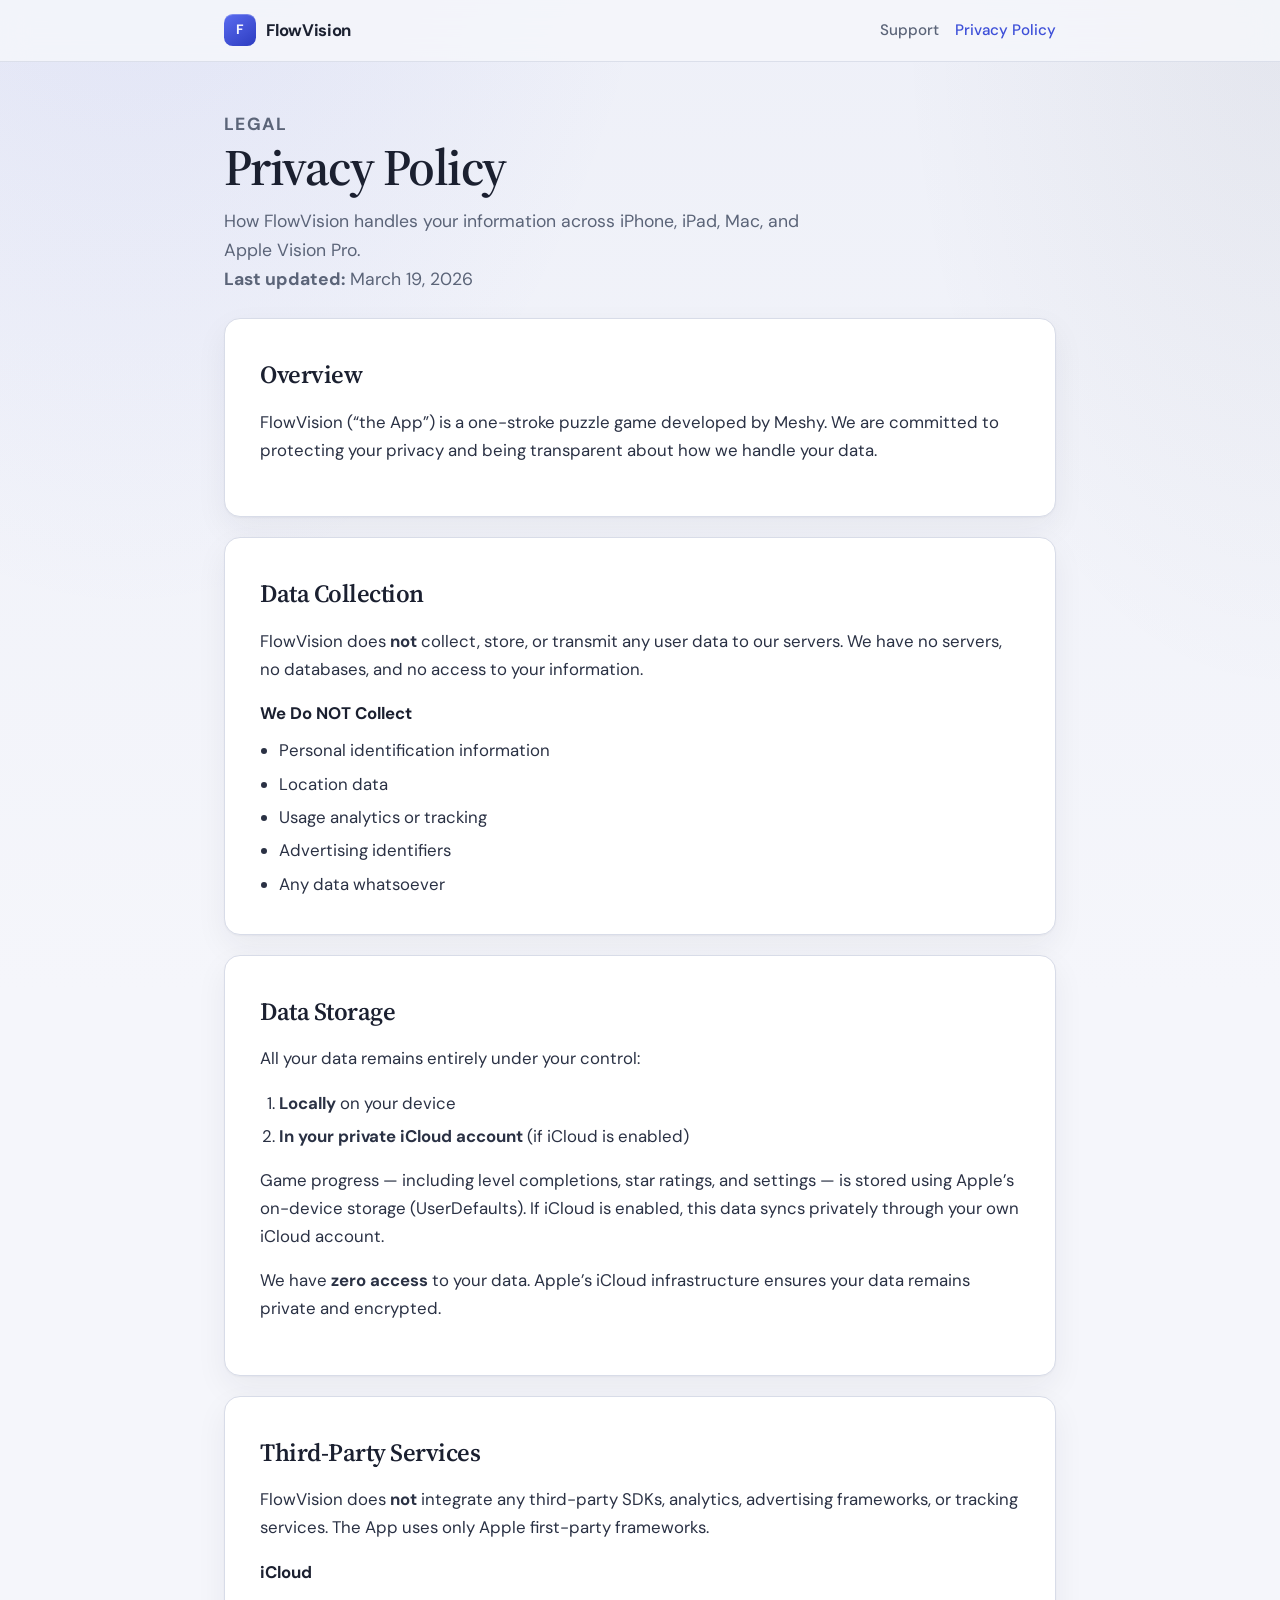
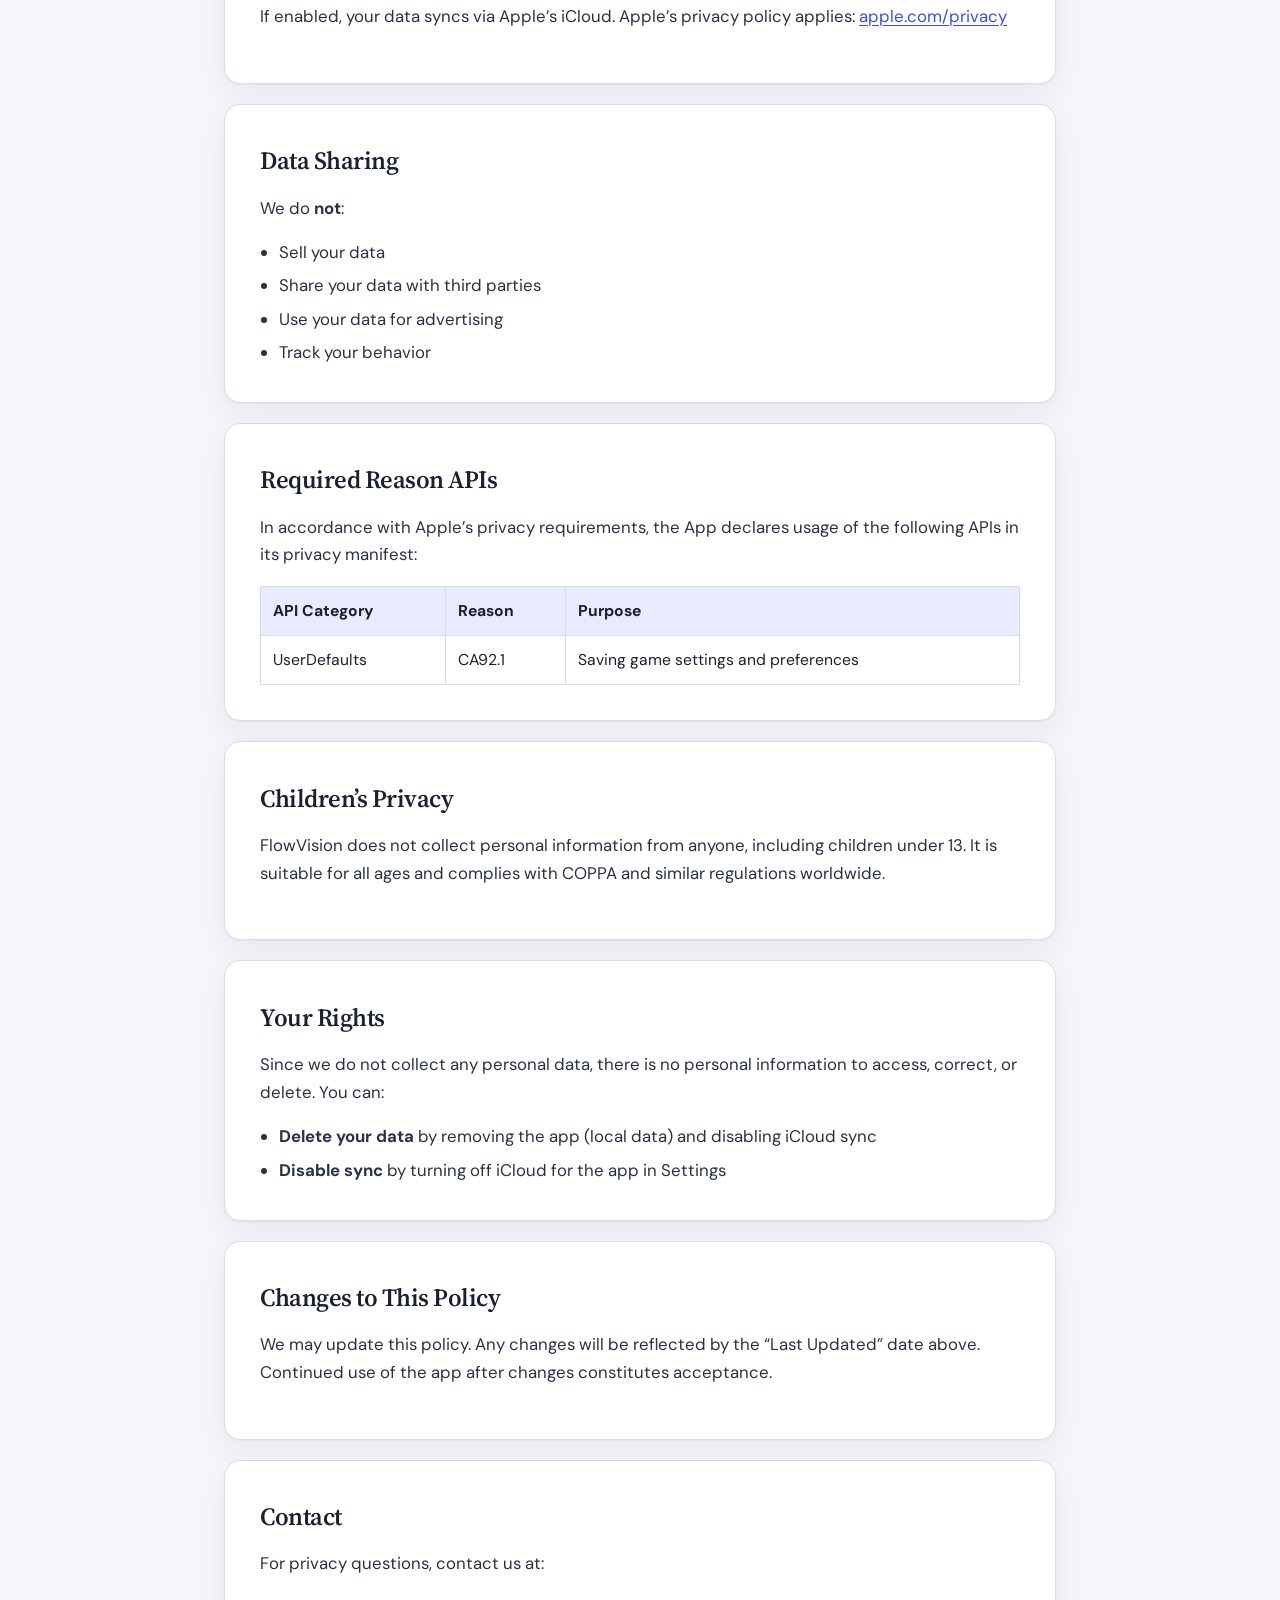
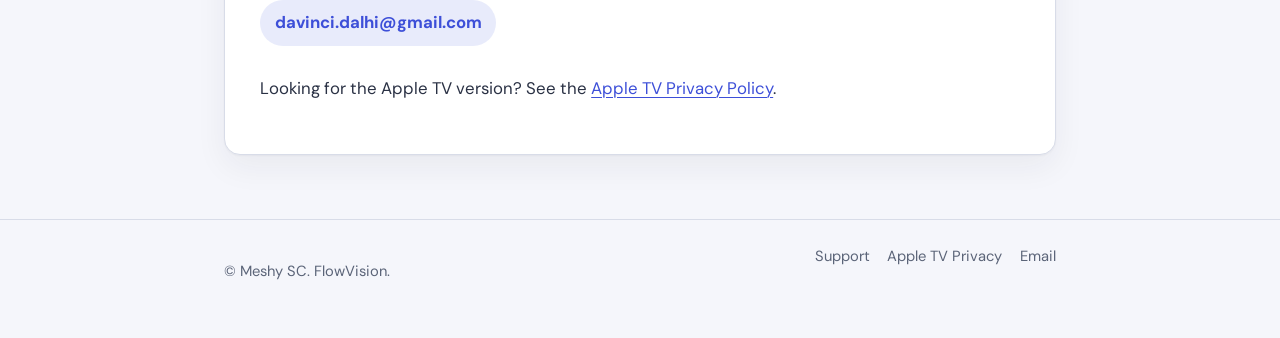
==== docs/privacy/index.html @ 8ba5e46c "Add GitHub Pages support and privacy sites for App Store review. Co-authored-by: Cursor <cursoragent" ====
<!DOCTYPE html>
<html lang="en">
<head>
  <meta charset="utf-8">
  <meta name="viewport" content="width=device-width, initial-scale=1">
  <title>Privacy Policy · FlowVision</title>
  <meta name="description" content="Privacy Policy for FlowVision. Learn what data the app stores, how iCloud sync works, and what we never collect.">
  <link rel="preconnect" href="https://fonts.googleapis.com">
  <link rel="preconnect" href="https://fonts.gstatic.com" crossorigin>
  <link href="https://fonts.googleapis.com/css2?family=DM+Sans:ital,opsz,wght@0,9..40,400;0,9..40,500;0,9..40,700;1,9..40,400&family=Source+Serif+4:opsz,wght@8..60,600&display=swap" rel="stylesheet">
  <link rel="stylesheet" href="../styles.css">
</head>
<body>
  <header class="site-header">
    <div class="header-inner">
      <a class="brand" href="../">
        <span class="brand-mark" aria-hidden="true">F</span>
        <span>FlowVision</span>
      </a>
      <nav class="nav" aria-label="Primary">
        <a href="../support/">Support</a>
        <a href="./" aria-current="page">Privacy Policy</a>
      </nav>
    </div>
  </header>

  <main>
    <section class="hero">
      <p class="eyebrow">Legal</p>
      <h1>Privacy Policy</h1>
      <p>How FlowVision handles your information across iPhone, iPad, Mac, and Apple Vision Pro.</p>
      <p class="meta"><strong>Last updated:</strong> March 19, 2026</p>
    </section>

    <div class="content">
      <section class="panel">
        <h2>Overview</h2>
        <p>FlowVision (“the App”) is a one-stroke puzzle game developed by Meshy. We are committed to protecting your privacy and being transparent about how we handle your data.</p>
      </section>

      <section class="panel">
        <h2>Data Collection</h2>
        <p>FlowVision does <strong>not</strong> collect, store, or transmit any user data to our servers. We have no servers, no databases, and no access to your information.</p>
        <h3>We Do NOT Collect</h3>
        <ul>
          <li>Personal identification information</li>
          <li>Location data</li>
          <li>Usage analytics or tracking</li>
          <li>Advertising identifiers</li>
          <li>Any data whatsoever</li>
        </ul>
      </section>

      <section class="panel">
        <h2>Data Storage</h2>
        <p>All your data remains entirely under your control:</p>
        <ol>
          <li><strong>Locally</strong> on your device</li>
          <li><strong>In your private iCloud account</strong> (if iCloud is enabled)</li>
        </ol>
        <p>Game progress — including level completions, star ratings, and settings — is stored using Apple’s on-device storage (UserDefaults). If iCloud is enabled, this data syncs privately through your own iCloud account.</p>
        <p>We have <strong>zero access</strong> to your data. Apple’s iCloud infrastructure ensures your data remains private and encrypted.</p>
      </section>

      <section class="panel">
        <h2>Third-Party Services</h2>
        <p>FlowVision does <strong>not</strong> integrate any third-party SDKs, analytics, advertising frameworks, or tracking services. The App uses only Apple first-party frameworks.</p>
        <h3>iCloud</h3>
        <p>If enabled, your data syncs via Apple’s iCloud. Apple’s privacy policy applies: <a href="https://www.apple.com/privacy/">apple.com/privacy</a></p>
      </section>

      <section class="panel">
        <h2>Data Sharing</h2>
        <p>We do <strong>not</strong>:</p>
        <ul>
          <li>Sell your data</li>
          <li>Share your data with third parties</li>
          <li>Use your data for advertising</li>
          <li>Track your behavior</li>
        </ul>
      </section>

      <section class="panel">
        <h2>Required Reason APIs</h2>
        <p>In accordance with Apple’s privacy requirements, the App declares usage of the following APIs in its privacy manifest:</p>
        <div class="table-wrap">
          <table>
            <thead>
              <tr>
                <th>API Category</th>
                <th>Reason</th>
                <th>Purpose</th>
              </tr>
            </thead>
            <tbody>
              <tr>
                <td>UserDefaults</td>
                <td>CA92.1</td>
                <td>Saving game settings and preferences</td>
              </tr>
            </tbody>
          </table>
        </div>
      </section>

      <section class="panel">
        <h2>Children’s Privacy</h2>
        <p>FlowVision does not collect personal information from anyone, including children under 13. It is suitable for all ages and complies with COPPA and similar regulations worldwide.</p>
      </section>

      <section class="panel">
        <h2>Your Rights</h2>
        <p>Since we do not collect any personal data, there is no personal information to access, correct, or delete. You can:</p>
        <ul>
          <li><strong>Delete your data</strong> by removing the app (local data) and disabling iCloud sync</li>
          <li><strong>Disable sync</strong> by turning off iCloud for the app in Settings</li>
        </ul>
      </section>

      <section class="panel">
        <h2>Changes to This Policy</h2>
        <p>We may update this policy. Any changes will be reflected by the “Last Updated” date above. Continued use of the app after changes constitutes acceptance.</p>
      </section>

      <section class="panel" id="contact">
        <h2>Contact</h2>
        <p>For privacy questions, contact us at:</p>
        <a class="email" href="mailto:davinci.dalhi@gmail.com">davinci.dalhi@gmail.com</a>
        <p>Looking for the Apple TV version? See the <a href="apple-tv/">Apple TV Privacy Policy</a>.</p>
      </section>
    </div>
  </main>

  <footer class="site-footer">
    <div class="footer-inner">
      <p>© Meshy SC. FlowVision.</p>
      <div class="footer-links">
        <a href="../support/">Support</a>
        <a href="apple-tv/">Apple TV Privacy</a>
        <a href="mailto:davinci.dalhi@gmail.com">Email</a>
      </div>
    </div>
  </footer>
</body>
</html>
---- docs/styles.css ----
:root {
  --bg: #f5f6fb;
  --bg-accent: #eef0f8;
  --surface: #ffffff;
  --ink: #1b2030;
  --muted: #5b6478;
  --line: #d8dce8;
  --accent: #3d4fd8;
  --accent-soft: #e8ebfb;
  --shadow: 0 1px 2px rgba(27, 32, 48, 0.04), 0 12px 32px rgba(27, 32, 48, 0.06);
  --radius: 16px;
  --font: "Source Serif 4", "Iowan Old Style", "Palatino Linotype", Palatino, Georgia, serif;
  --sans: "DM Sans", "Avenir Next", "Segoe UI", sans-serif;
}

*,
*::before,
*::after {
  box-sizing: border-box;
}

html {
  scroll-behavior: smooth;
}

body {
  margin: 0;
  min-height: 100vh;
  color: var(--ink);
  font-family: var(--sans);
  font-size: 1.05rem;
  line-height: 1.65;
  background:
    radial-gradient(ellipse 80% 50% at 10% -10%, rgba(61, 79, 216, 0.10), transparent 55%),
    radial-gradient(ellipse 60% 40% at 100% 0%, rgba(27, 32, 48, 0.05), transparent 50%),
    linear-gradient(180deg, var(--bg-accent) 0%, var(--bg) 28%, var(--bg) 100%);
}

a {
  color: var(--accent);
  text-decoration-thickness: 1px;
  text-underline-offset: 0.18em;
}

a:hover {
  color: #2a38b0;
}

.site-header {
  position: sticky;
  top: 0;
  z-index: 10;
  backdrop-filter: blur(14px);
  background: rgba(245, 246, 251, 0.86);
  border-bottom: 1px solid rgba(216, 220, 232, 0.85);
}

.header-inner,
.footer-inner,
.hero,
.content,
.card-grid {
  width: min(100% - 2rem, 52rem);
  margin-inline: auto;
}

.header-inner {
  display: flex;
  align-items: center;
  justify-content: space-between;
  gap: 1rem;
  padding: 0.9rem 0;
}

.brand {
  display: inline-flex;
  align-items: center;
  gap: 0.65rem;
  color: var(--ink);
  text-decoration: none;
  font-weight: 700;
  letter-spacing: -0.02em;
}

.brand-mark {
  display: grid;
  place-items: center;
  width: 2rem;
  height: 2rem;
  border-radius: 0.55rem;
  background: linear-gradient(145deg, #5a6cf0, #2d3cc0);
  color: #f6f7ff;
  font-size: 0.85rem;
  font-weight: 700;
  box-shadow: inset 0 1px 0 rgba(255, 255, 255, 0.25);
}

.nav {
  display: flex;
  flex-wrap: wrap;
  gap: 0.35rem 1rem;
  font-size: 0.95rem;
}

.nav a {
  color: var(--muted);
  text-decoration: none;
  font-weight: 500;
}

.nav a:hover,
.nav a[aria-current="page"] {
  color: var(--accent);
}

.hero {
  padding: 3rem 0 1.5rem;
}

.eyebrow {
  margin: 0 0 0.75rem;
  color: var(--accent);
  font-size: 0.82rem;
  font-weight: 700;
  letter-spacing: 0.08em;
  text-transform: uppercase;
}

.hero h1 {
  margin: 0 0 0.75rem;
  max-width: 18ch;
  font-family: var(--font);
  font-size: clamp(2.2rem, 5vw, 3.2rem);
  font-weight: 600;
  line-height: 1.1;
  letter-spacing: -0.03em;
}

.hero p {
  margin: 0;
  max-width: 38rem;
  color: var(--muted);
  font-size: 1.1rem;
}

.meta {
  margin-top: 1rem;
  color: var(--muted);
  font-size: 0.95rem;
}

.content {
  padding: 0 0 4rem;
}

.panel {
  background: var(--surface);
  border: 1px solid var(--line);
  border-radius: var(--radius);
  box-shadow: var(--shadow);
  padding: clamp(1.4rem, 3vw, 2.2rem);
}

.panel + .panel {
  margin-top: 1.25rem;
}

.panel h2 {
  margin: 0 0 0.85rem;
  font-family: var(--font);
  font-size: 1.55rem;
  font-weight: 600;
  letter-spacing: -0.02em;
}

.panel h3 {
  margin: 1.4rem 0 0.55rem;
  font-size: 1.05rem;
  font-weight: 700;
}

.panel h3:first-of-type {
  margin-top: 0.4rem;
}

.panel p,
.panel li {
  color: #2a3144;
}

.panel p:first-of-type {
  margin-top: 0;
}

.panel ul,
.panel ol {
  margin: 0.6rem 0 0;
  padding-left: 1.2rem;
}

.panel li + li {
  margin-top: 0.35rem;
}

.email {
  display: inline-block;
  margin: 0.35rem 0 0.75rem;
  padding: 0.55rem 0.9rem;
  border-radius: 999px;
  background: var(--accent-soft);
  color: var(--accent);
  font-weight: 700;
  text-decoration: none;
}

.email:hover {
  background: #d9def8;
}

.faq details {
  border-top: 1px solid var(--line);
  padding: 0.95rem 0;
}

.faq details:first-of-type {
  border-top: 0;
  padding-top: 0;
}

.faq summary {
  cursor: pointer;
  list-style: none;
  font-weight: 650;
  color: var(--ink);
}

.faq summary::-webkit-details-marker {
  display: none;
}

.faq summary::after {
  content: "+";
  float: right;
  color: var(--accent);
  font-weight: 700;
}

.faq details[open] summary::after {
  content: "–";
}

.faq details p,
.faq details ul,
.faq details ol {
  margin: 0.65rem 0 0;
  color: var(--muted);
}

.faq details li {
  color: var(--muted);
}

.card-grid {
  display: grid;
  grid-template-columns: repeat(auto-fit, minmax(15rem, 1fr));
  gap: 1rem;
  padding: 0 0 4rem;
}

.card {
  display: block;
  padding: 1.4rem 1.35rem;
  border: 1px solid var(--line);
  border-radius: var(--radius);
  background: var(--surface);
  box-shadow: var(--shadow);
  color: inherit;
  text-decoration: none;
  transition: transform 0.2s ease, border-color 0.2s ease;
}

.card:hover {
  transform: translateY(-2px);
  border-color: #b8c0e8;
  color: inherit;
}

.card h2 {
  margin: 0 0 0.45rem;
  font-family: var(--font);
  font-size: 1.45rem;
}

.card p {
  margin: 0;
  color: var(--muted);
  font-size: 0.98rem;
}

.table-wrap {
  overflow-x: auto;
  margin-top: 0.75rem;
}

table {
  width: 100%;
  border-collapse: collapse;
  font-size: 0.98rem;
}

th,
td {
  padding: 0.7rem 0.75rem;
  border: 1px solid var(--line);
  text-align: left;
  vertical-align: top;
}

th {
  background: var(--accent-soft);
  font-weight: 700;
}

.site-footer {
  border-top: 1px solid var(--line);
  padding: 1.5rem 0 2.5rem;
  color: var(--muted);
  font-size: 0.92rem;
}

.footer-inner {
  display: flex;
  flex-wrap: wrap;
  justify-content: space-between;
  gap: 0.75rem 1.5rem;
}

.footer-links {
  display: flex;
  flex-wrap: wrap;
  gap: 0.85rem 1.1rem;
}

.footer-links a {
  color: var(--muted);
  text-decoration: none;
}

.footer-links a:hover {
  color: var(--accent);
}

@media (max-width: 640px) {
  .header-inner {
    align-items: flex-start;
    flex-direction: column;
  }

  .hero {
    padding-top: 2.2rem;
  }
}
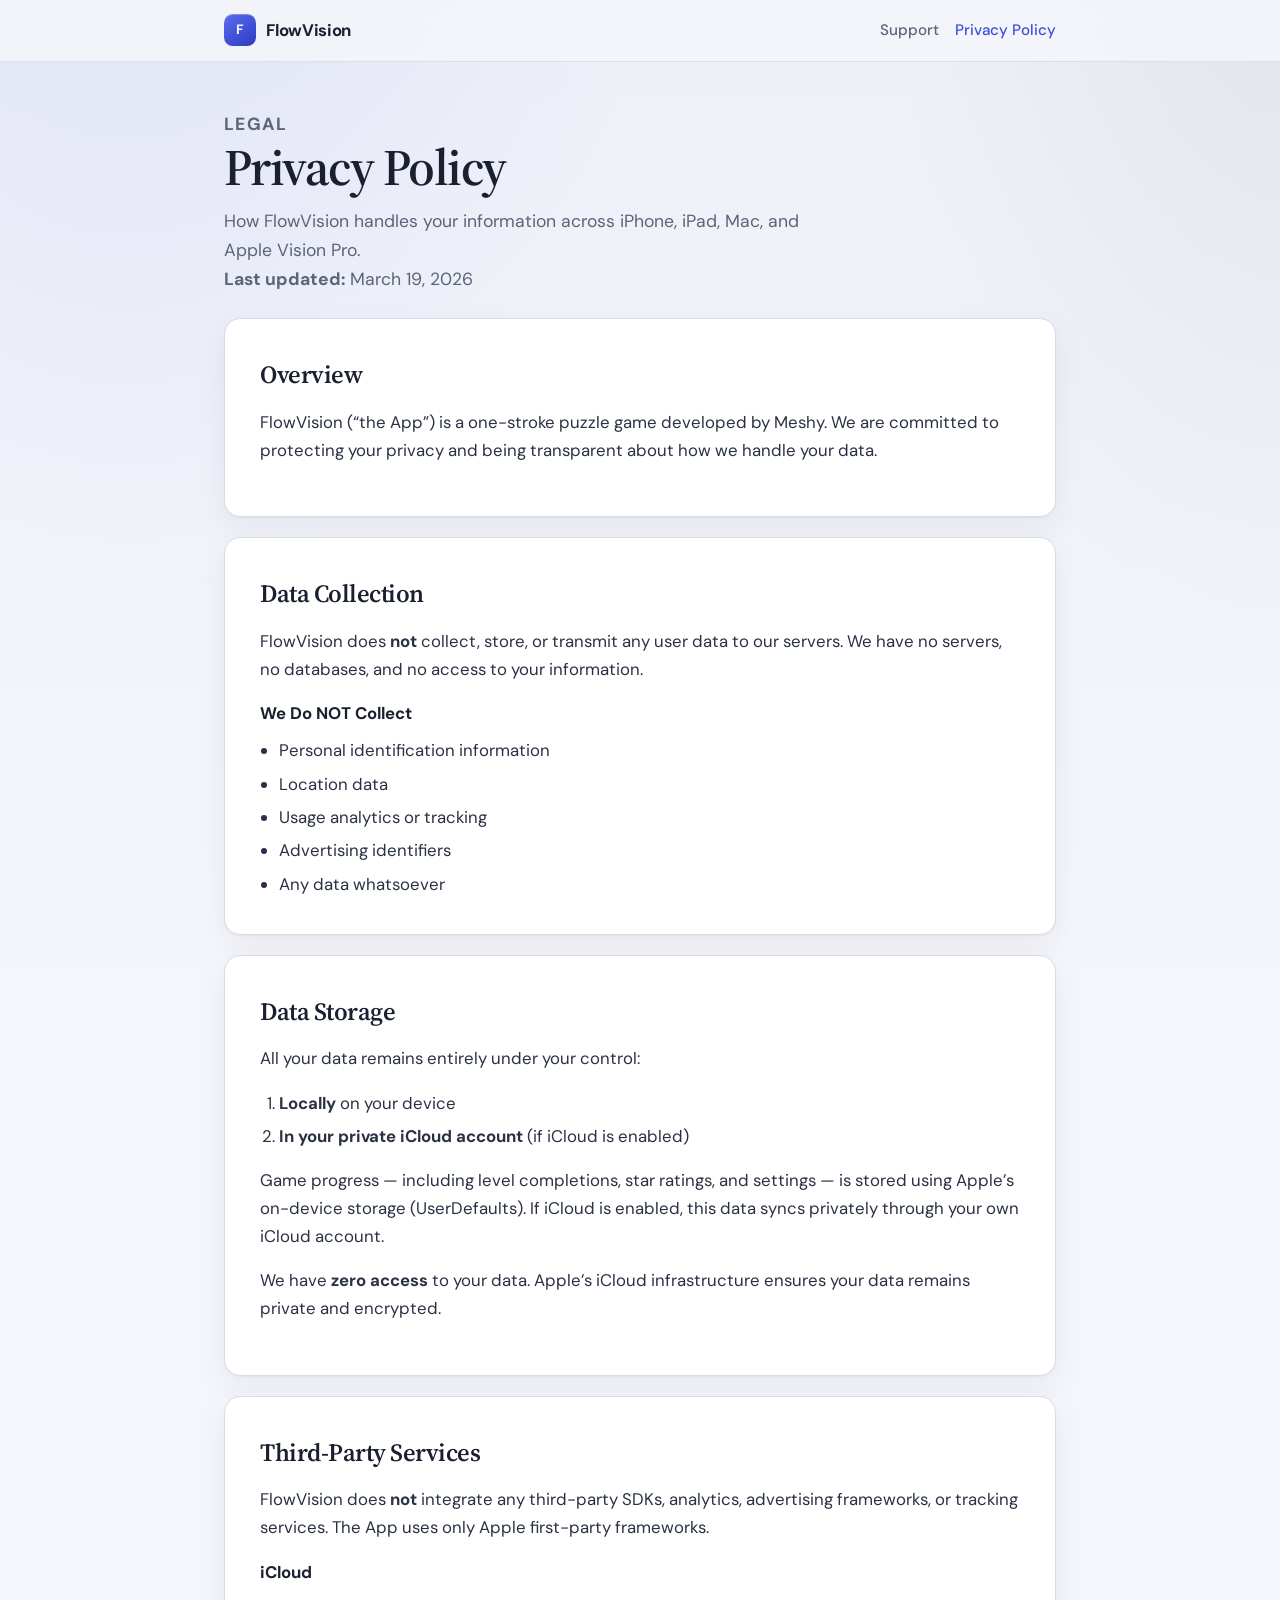
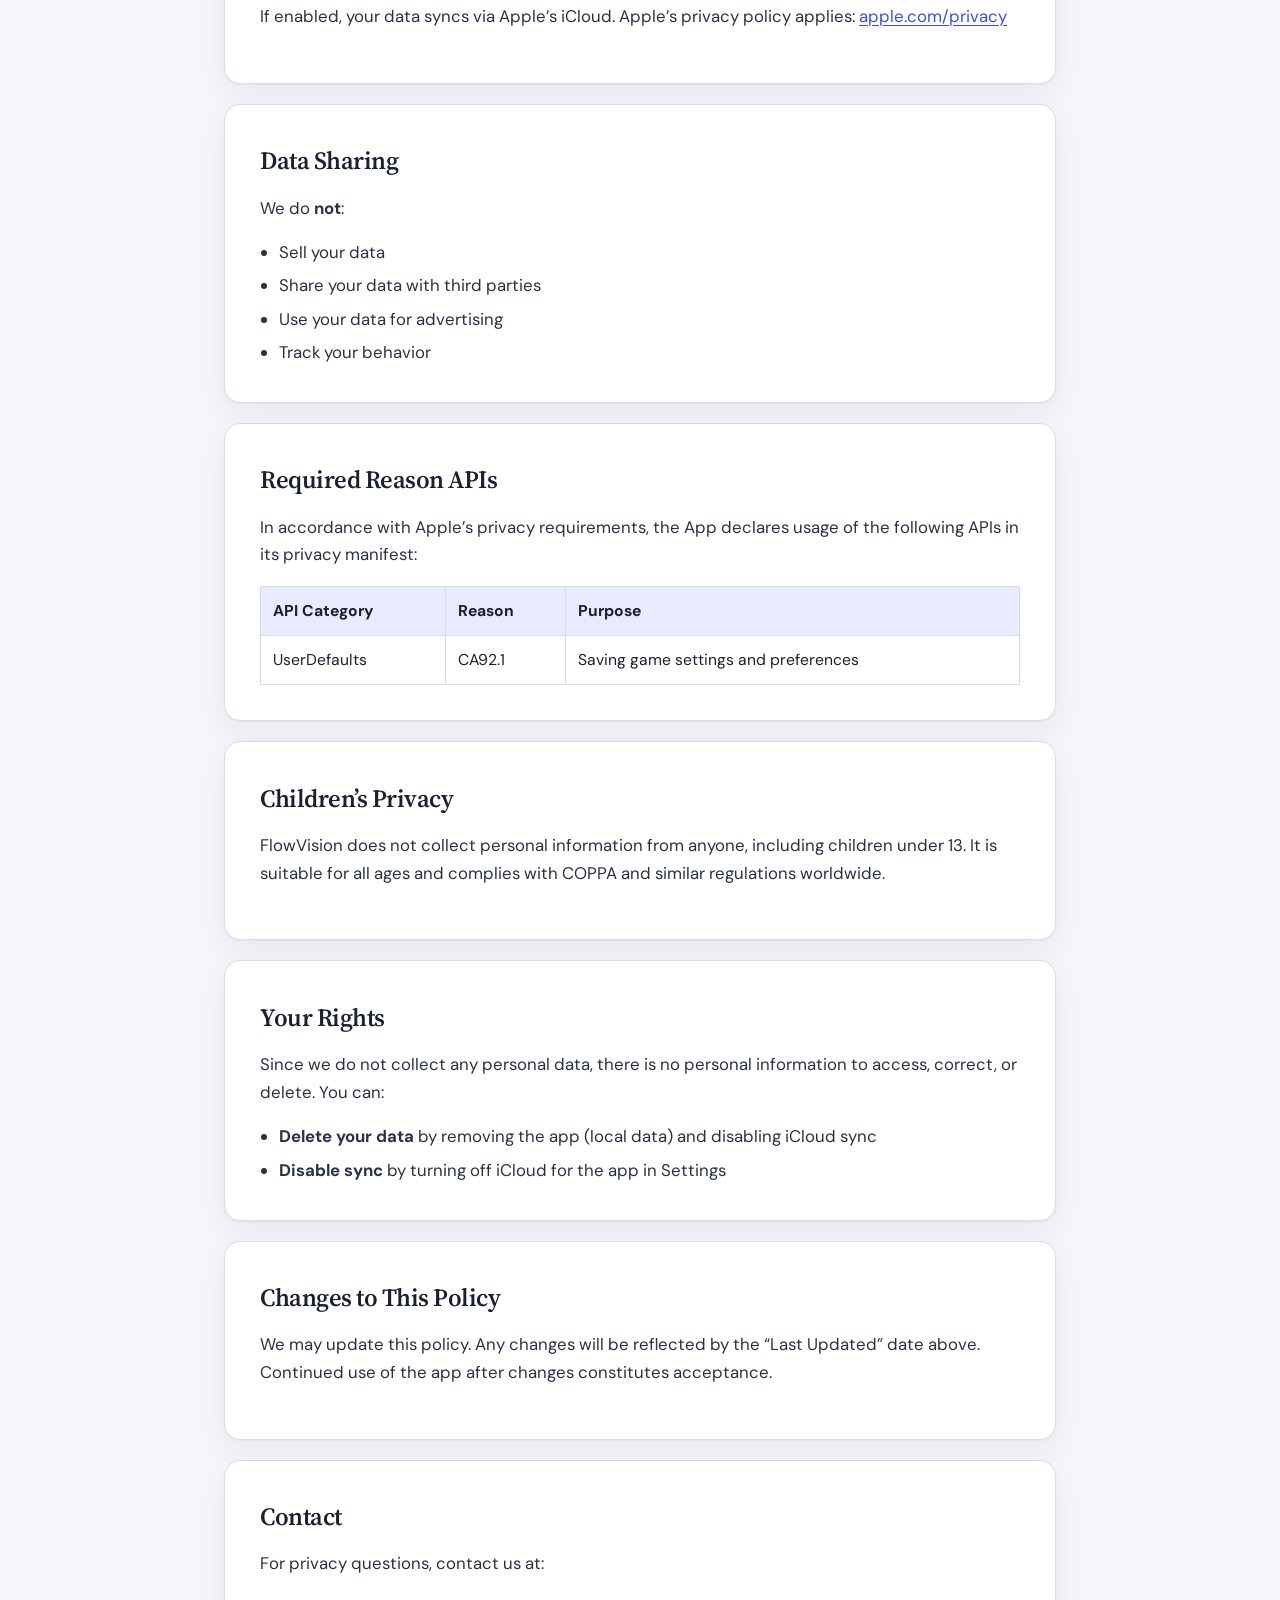
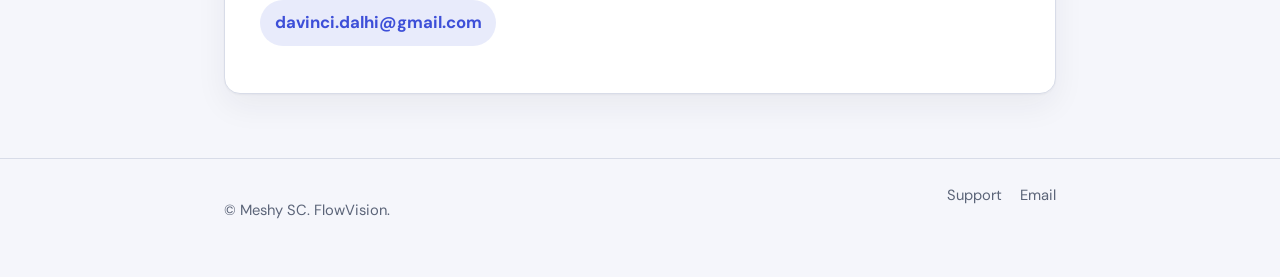
==== commit e1ea6750: "Remove Apple TV privacy pages and mentions. Co-authored-by: Cursor <cursoragent@cursor.com>" ====
--- a/docs/privacy/index.html
+++ b/docs/privacy/index.html
@@ -126,7 +126,6 @@
         <h2>Contact</h2>
         <p>For privacy questions, contact us at:</p>
         <a class="email" href="mailto:davinci.dalhi@gmail.com">davinci.dalhi@gmail.com</a>
-        <p>Looking for the Apple TV version? See the <a href="apple-tv/">Apple TV Privacy Policy</a>.</p>
       </section>
     </div>
   </main>
@@ -136,7 +135,6 @@
       <p>© Meshy SC. FlowVision.</p>
       <div class="footer-links">
         <a href="../support/">Support</a>
-        <a href="apple-tv/">Apple TV Privacy</a>
         <a href="mailto:davinci.dalhi@gmail.com">Email</a>
       </div>
     </div>
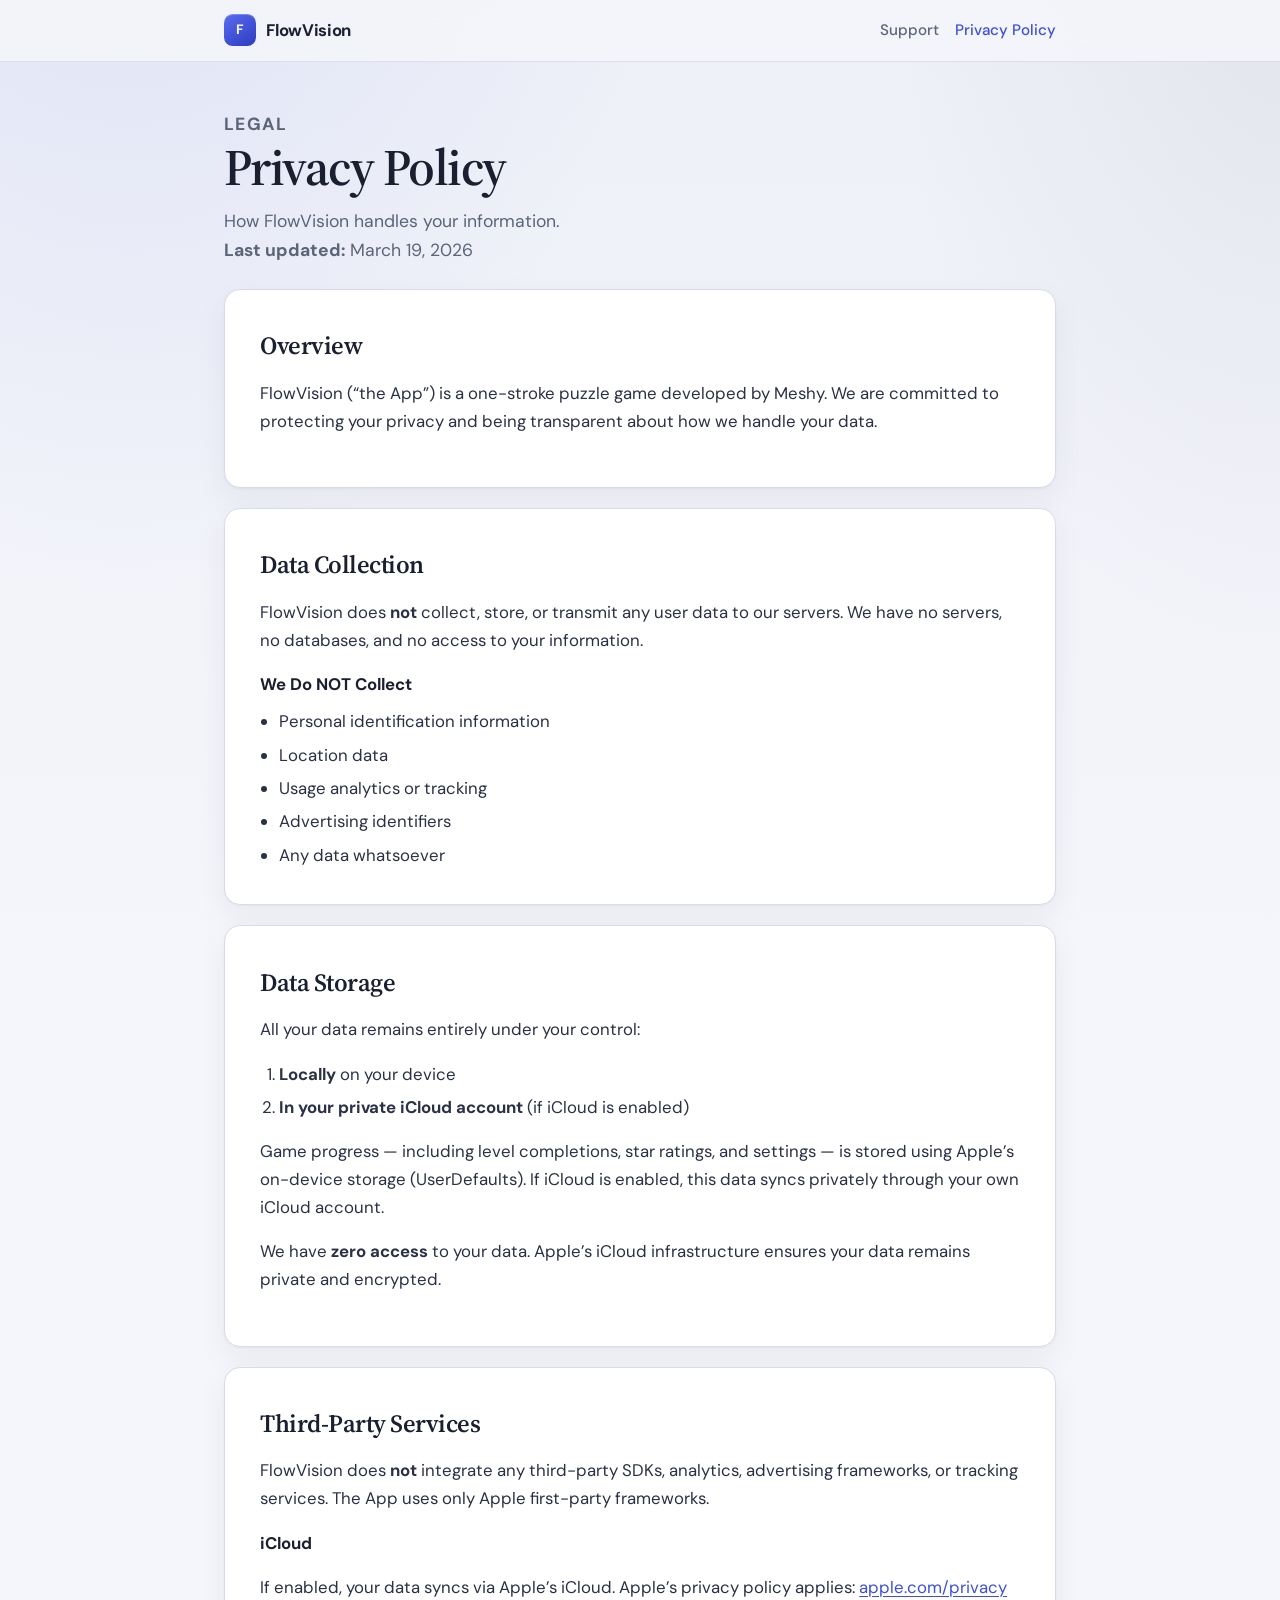
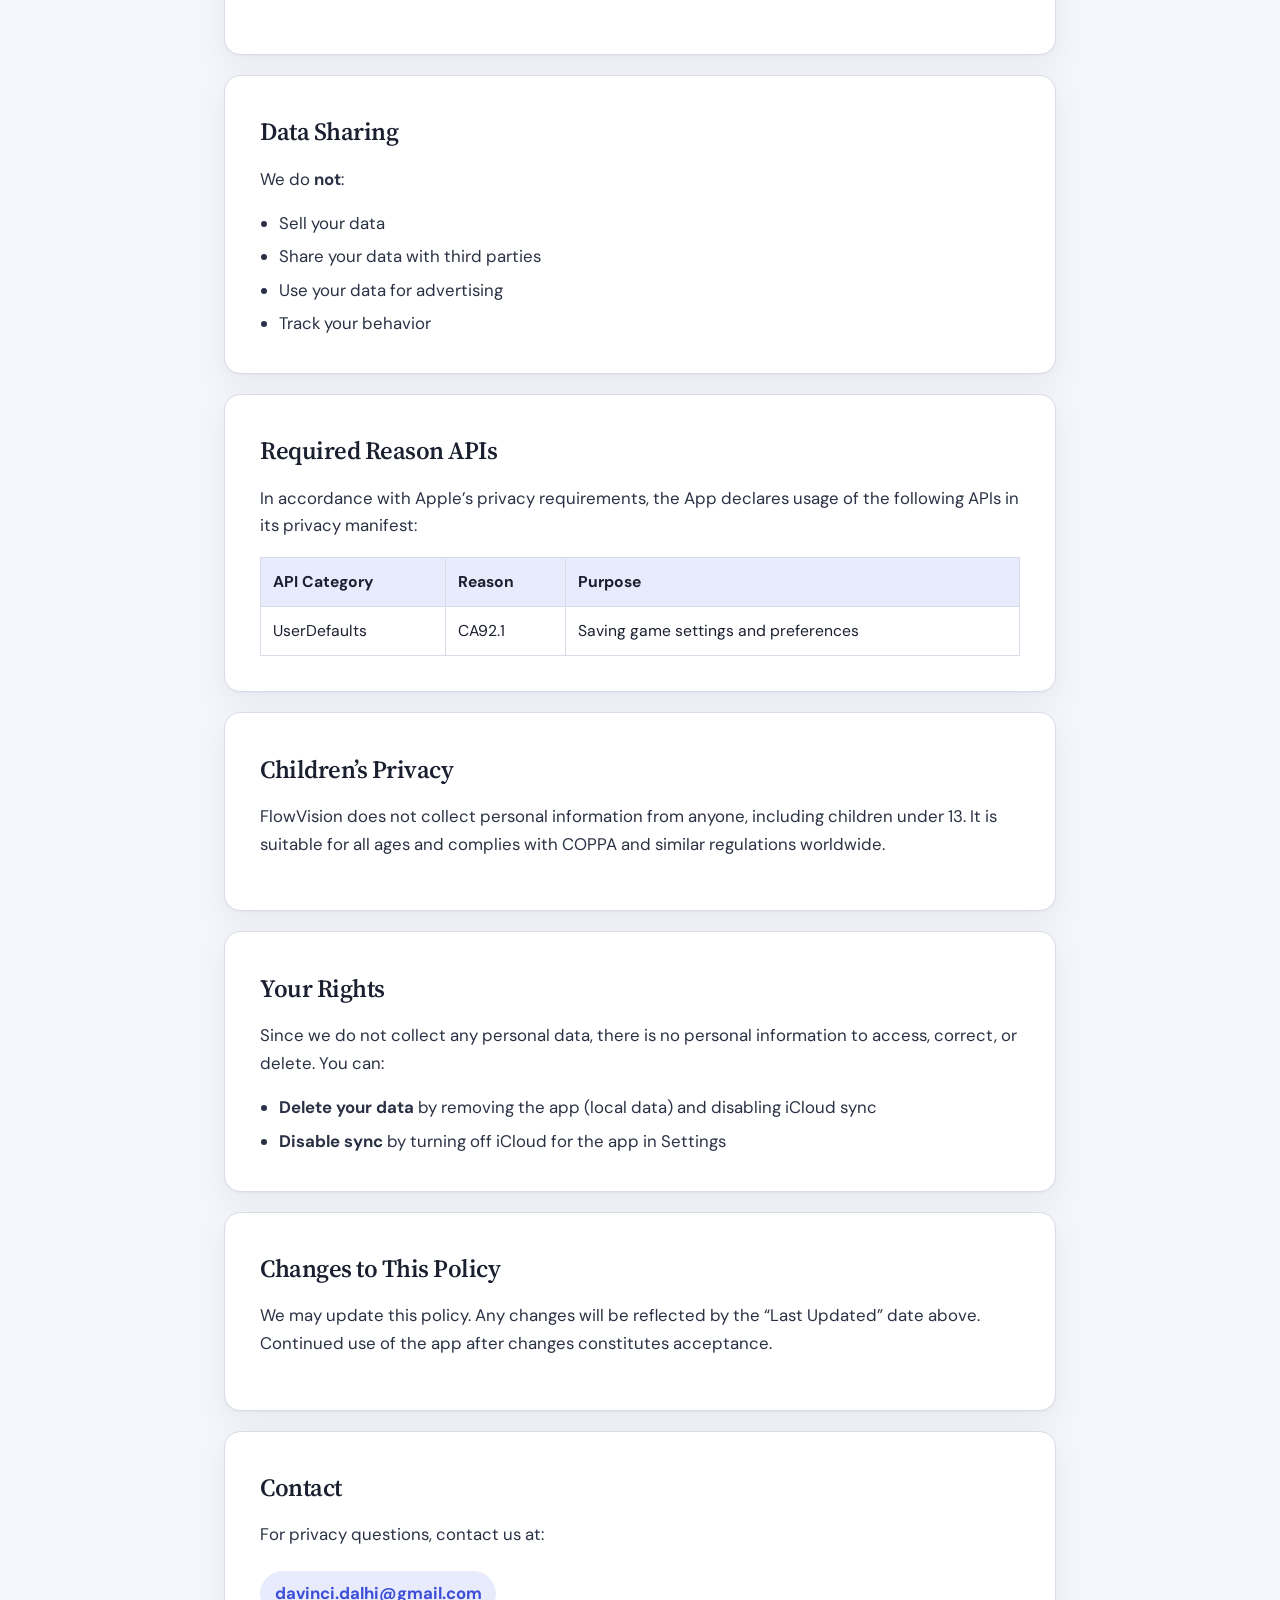
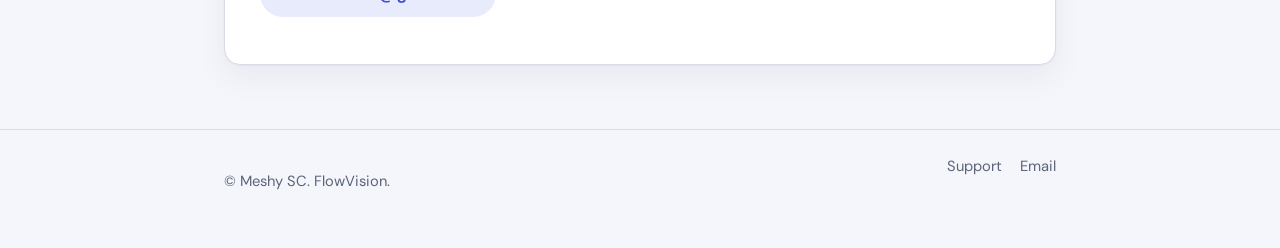
==== commit 14a7b419: "Remove remaining Apple TV wording and add a GitHub Issues report link. Co-authored-by: Cursor <curso" ====
--- a/docs/privacy/index.html
+++ b/docs/privacy/index.html
@@ -28,7 +28,7 @@
     <section class="hero">
       <p class="eyebrow">Legal</p>
       <h1>Privacy Policy</h1>
-      <p>How FlowVision handles your information across iPhone, iPad, Mac, and Apple Vision Pro.</p>
+      <p>How FlowVision handles your information.</p>
       <p class="meta"><strong>Last updated:</strong> March 19, 2026</p>
     </section>
 
--- a/docs/styles.css
+++ b/docs/styles.css
@@ -217,6 +217,22 @@
   background: #d9def8;
 }
 
+.button {
+  display: inline-block;
+  margin: 0.35rem 0 0.75rem;
+  padding: 0.7rem 1.15rem;
+  border-radius: 999px;
+  background: var(--accent);
+  color: #f6f7ff;
+  font-weight: 700;
+  text-decoration: none;
+}
+
+.button:hover {
+  background: #2a38b0;
+  color: #f6f7ff;
+}
+
 .faq details {
   border-top: 1px solid var(--line);
   padding: 0.95rem 0;
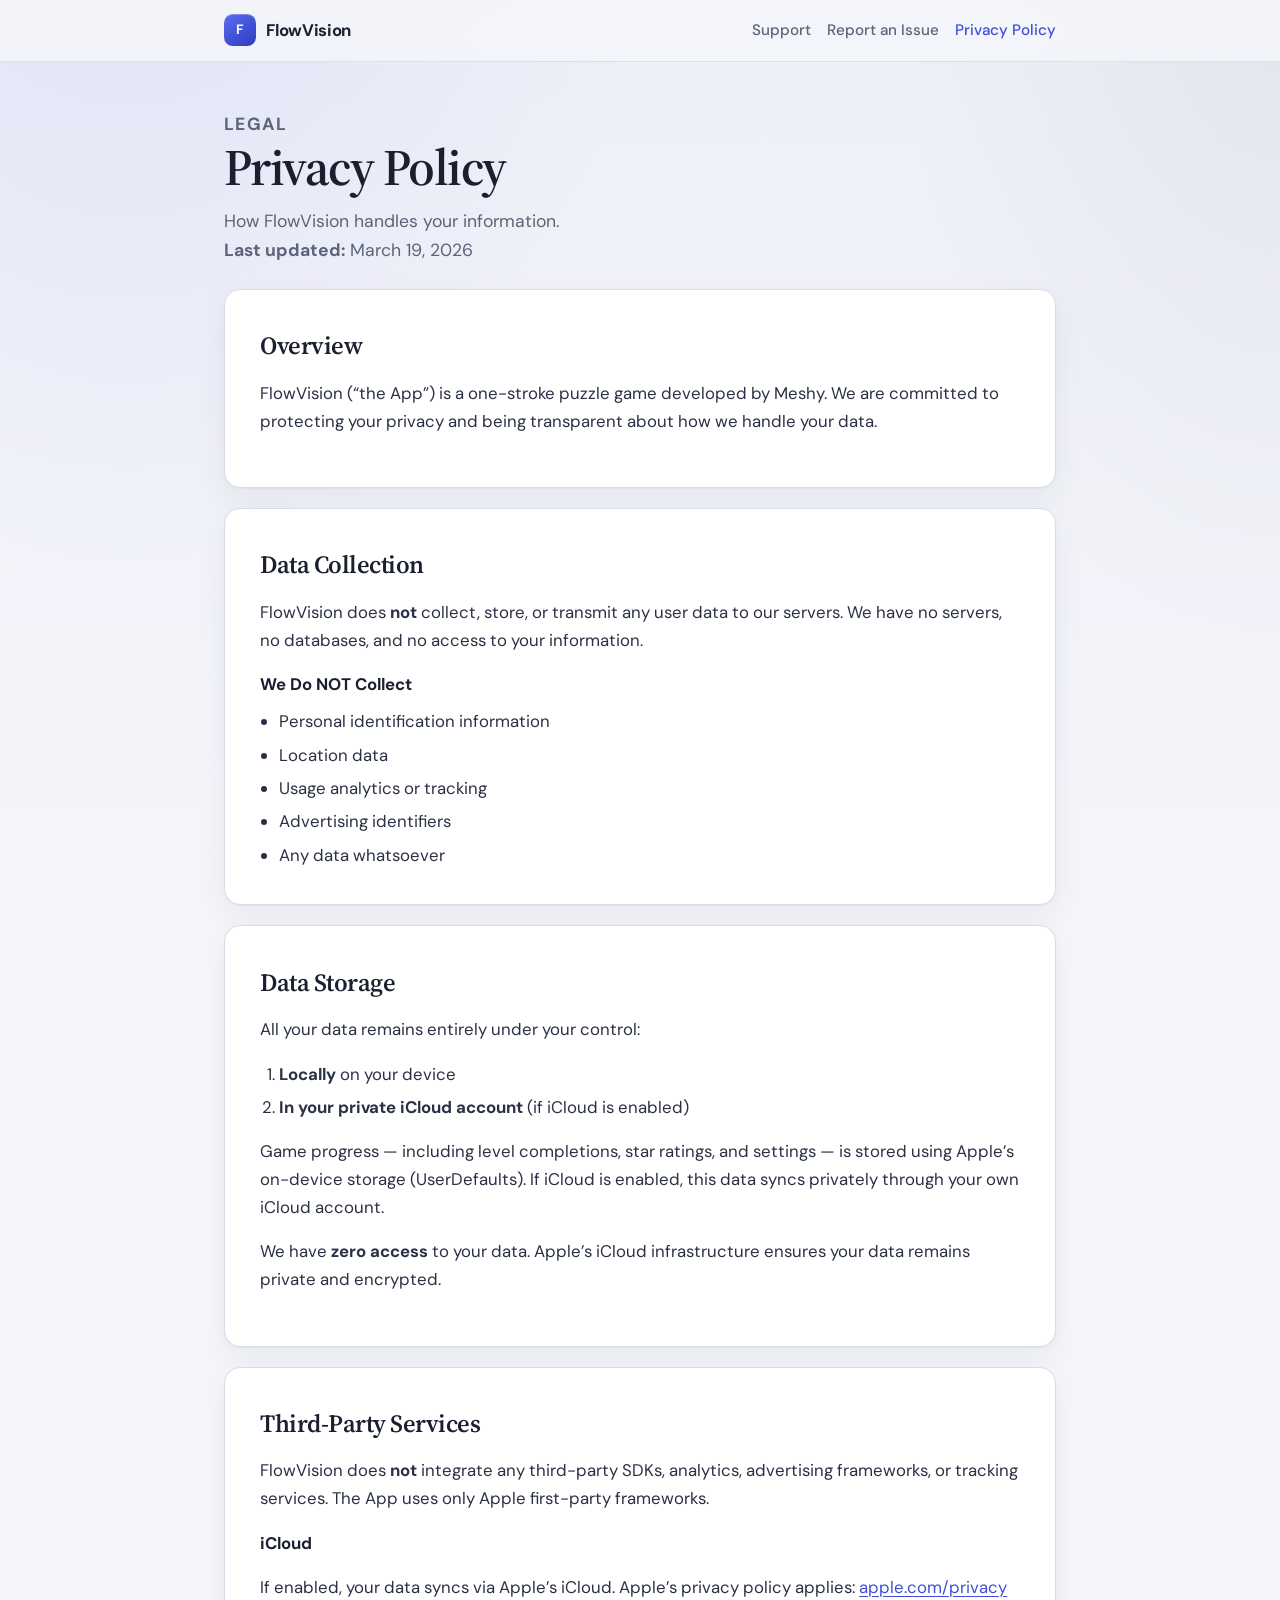
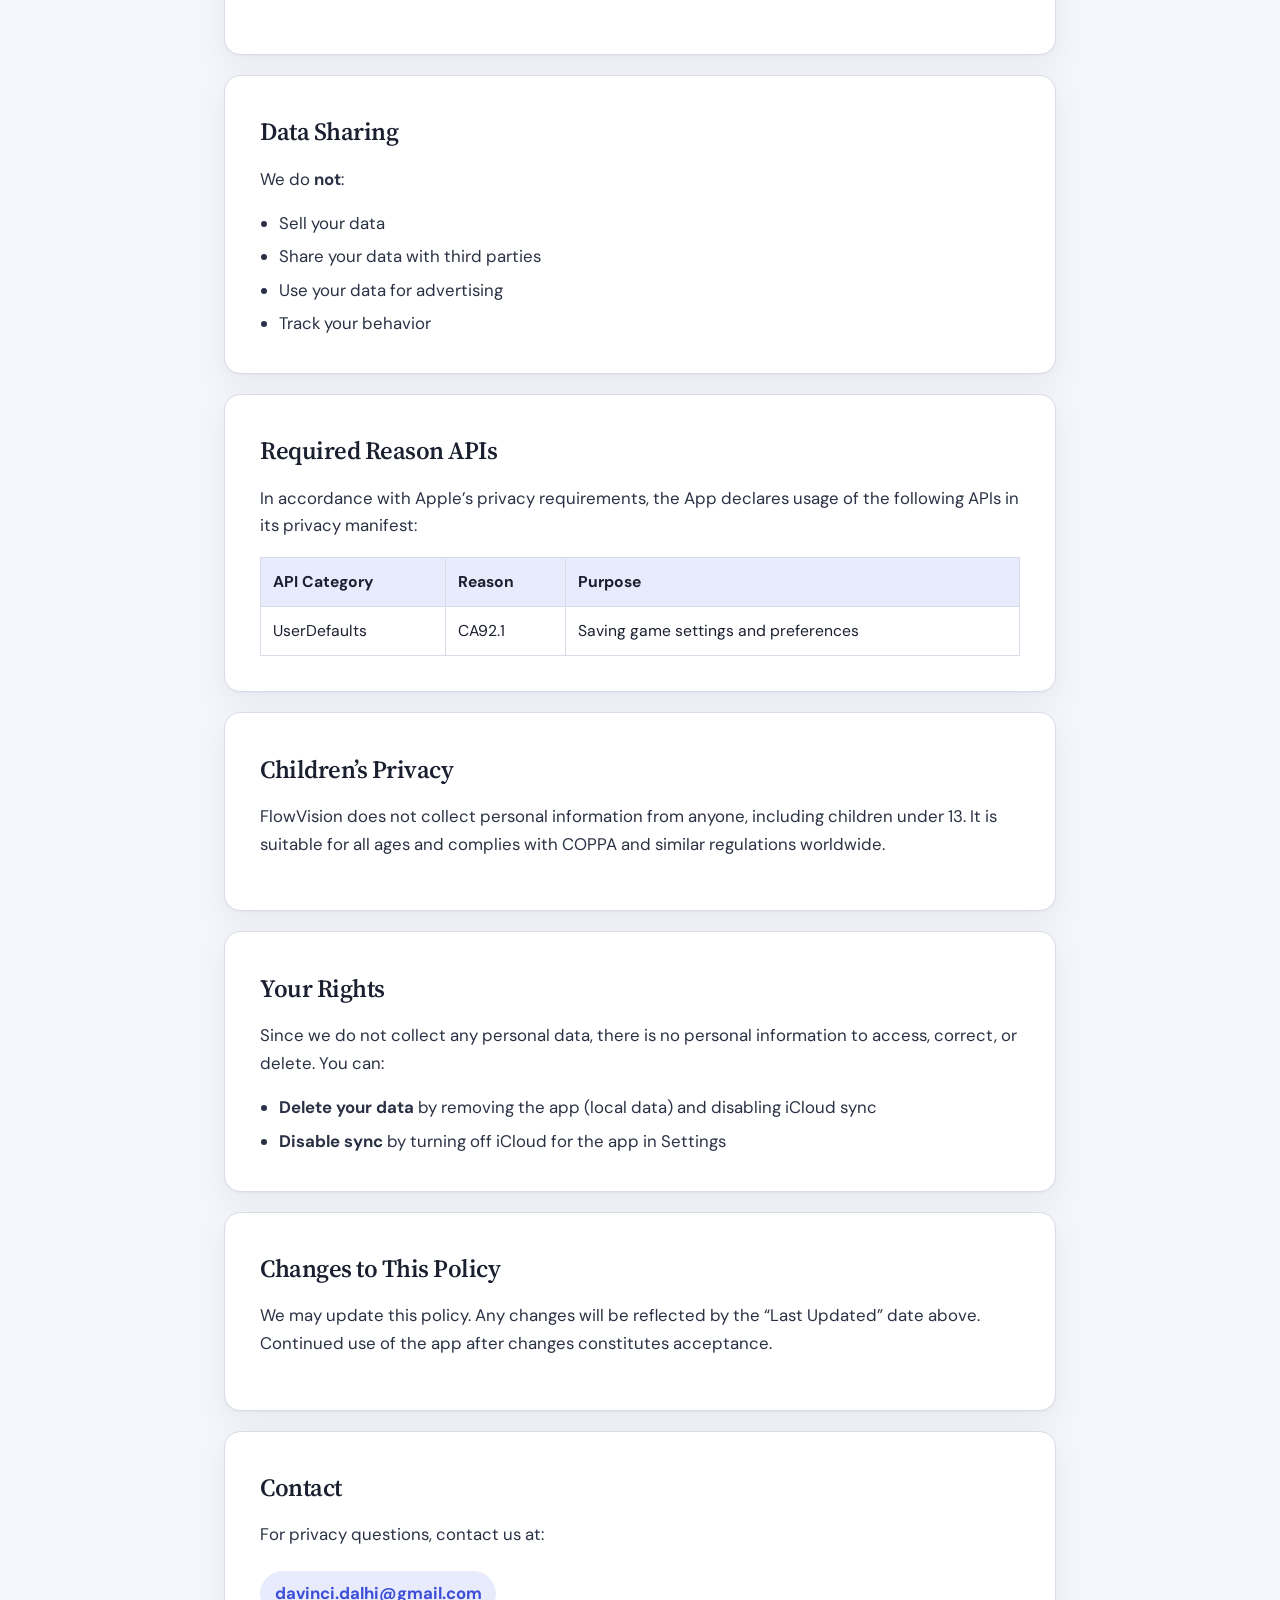
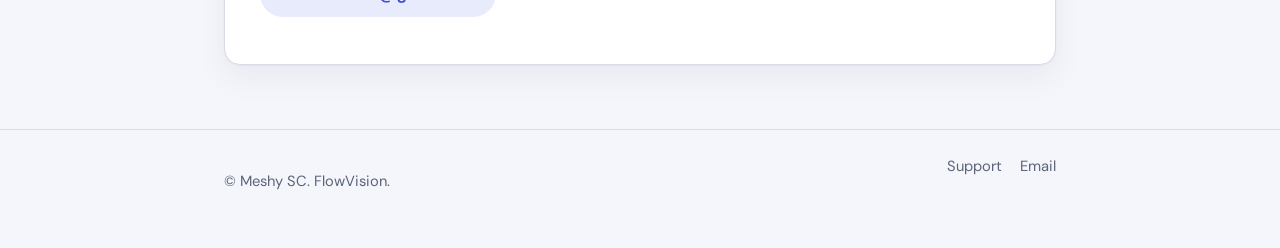
==== commit 2f4a8a9e: "Put the GitHub Issues form at the top of the support pages. Co-authored-by: Cursor <cursoragent@curs" ====
--- a/docs/privacy/index.html
+++ b/docs/privacy/index.html
@@ -19,6 +19,7 @@
       </a>
       <nav class="nav" aria-label="Primary">
         <a href="../support/">Support</a>
+        <a href="https://github.com/Meshy-SC/FlowVision/issues/new">Report an Issue</a>
         <a href="./" aria-current="page">Privacy Policy</a>
       </nav>
     </div>
